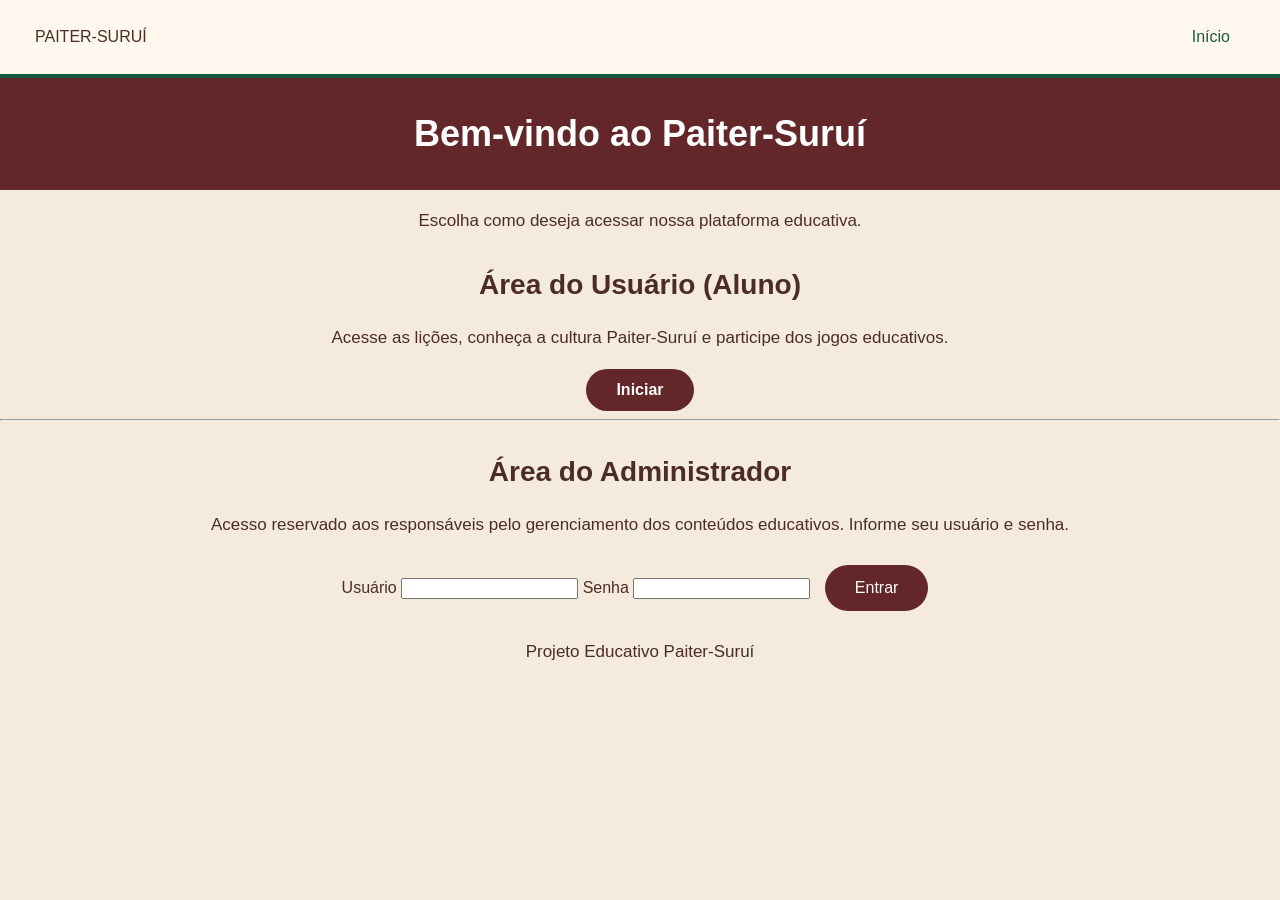
==== index.html @ e4f1cad7 "Versao inicial do site educativo Paiter-Surui" ====
<!DOCTYPE html>
<html lang="pt-BR">
<head>
   
    <meta charset="UTF-8">
    <script>
    window.location.replace("login.html");
</script>
    <meta name="viewport" content="width=device-width, initial-scale=1.0">
    <title>Paiter-Suruí</title>
    <link rel="stylesheet" href="css/style.css">

    <style>
        .apresentacao {
            max-width: 850px;
            margin: 35px auto;
            padding: 30px;
            background: #f5eedf;
            border-radius: 15px;
            text-align: center;
        }

        .apresentacao h1,
        .apresentacao h2 {
            color: #315c37;
        }

        .apresentacao p {
            line-height: 1.8;
            font-size: 17px;
        }

        .opcoes-inicio {
            text-align: center;
            margin: 30px 0;
        }

        .autores-projeto {
            max-width: 850px;
            margin: 35px auto;
            padding: 25px;
            background: #f5eedf;
            border-radius: 15px;
            text-align: center;
        }

        .autores-projeto h2 {
            color: #315c37;
        }

        .autores-projeto ul {
            list-style: none;
            padding: 0;
            line-height: 2;
        }
    </style>
</head>

<body>

<header class="cabecalho">
    <nav class="menu">
        <a href="index.html">Início</a>
        <a href="aprender.html">Aprender</a>
        <a href="jogar.html">Jogar</a>
        <a href="progresso.html">Meu Progresso</a>
    </nav>
</header>

<main>

    <section class="apresentacao">
        <h1>Site Educacional Paiter-Suruí</h1>

        <h2>Conhecer, Aprender e Preservar</h2>

        <p>
            Bem-vindo ao nosso espaço educativo!
            Este site foi desenvolvido com o objetivo
            de valorizar, divulgar e contribuir para
            a preservação da história, da cultura,
            das tradições e dos conhecimentos do
            povo indígena Paiter-Suruí.
        </p>

        <p>
            Por meio de lições educativas, imagens,
            vídeos e jogos interativos, buscamos
            proporcionar uma experiência de aprendizagem
            que aproxima a educação e a tecnologia
            dos saberes dos povos originários.
        </p>

        <p>
            Explore os conteúdos, conheça mais sobre
            a cultura Paiter-Suruí e teste seus
            conhecimentos de forma interativa!
        </p>
    </section>

    <section class="opcoes-inicio">
        <h3>Escolha uma opção:</h3>

        <a href="aprender.html" class="botao-inicio">
            Aprender
        </a>

        <a href="jogar.html" class="botao-inicio">
            Jogar
        </a>

        <a href="progresso.html" class="botao-inicio">
            Meu Progresso
        </a>
    </section>

    <section class="autores-projeto">
        <h2>Autores do Projeto</h2>

        <ul>
            <li>Mª Eduarda Guedes</li>
            <li>Fernanda Kauanny Guedes</li>
            <li>Evellyn Crristine Cardoso</li>
            <li>Lucas Moreira dos Santos</li>
            <li>João Vitor Nazaré</li>
            <li>Williana Thais de Souza</li>
        </ul>

        <p>
            Projeto Educacional Paiter-Suruí
        </p>
    </section>

</main>

</body>
</html>
---- css/style.css ----
/* =========================
   PALETA DE CORES
========================= */

:root {
    --vermelho-terra: #632629;
    --verde: #18583C;
    --bege: #F5EBDD;
    --creme: #FFFCF7;
    --marrom: #4B2D25;
}

/* =========================
   CONFIGURAÇÃO GERAL
========================= */

* {
    box-sizing: border-box;
}

body {
    margin: 0;
    background-color: var(--bege);
    font-family: Arial, sans-serif;
    color: var(--marrom);
    text-align: center;
}

p {
    font-size: 17px;
    line-height: 1.6;
}

/* =========================
   CABEÇALHO E MENU
========================= */

.cabecalho {
    background-color: #FFF8EE;
    padding: 18px 35px;
    border-bottom: 4px solid var(--verde);

    display: flex;
    align-items: center;
    justify-content: space-between;
    gap: 20px;
    flex-wrap: wrap;
}

/* Nome Paiter-Suruí */

.cabecalho h1 {
    background: transparent;
    color: var(--verde);
    font-size: 26px;
    margin: 0;
    padding: 0;
}

/* Menu de navegação */

.menu {
    display: flex;
    align-items: center;
    justify-content: center;
    flex-wrap: wrap;
    gap: 15px;
}

.menu a {
    color: var(--verde);
    text-decoration: none;
    font-size: 16px;
    font-weight: 500;
    padding: 10px 15px;
    border-radius: 10px;
    transition: 0.3s;
}

.menu a:hover {
    background-color: #E4EDE5;
}

/* Destaque somente da página atual */

.menu a.ativo {
    background-color: var(--verde);
    color: white;
}


/* =========================
   TÍTULOS
========================= */

h1 {
    background-color: var(--vermelho-terra);
    color: white;
    padding: 35px 20px;
    margin: 0;
    font-size: 36px;
}

h2 {
    color: var(--marrom);
    font-size: 28px;
    margin-top: 35px;
}

h3 {
    color: var(--marrom);
}

/* =========================
   BOTÕES
========================= */

button,
.tema a {
    background-color: var(--vermelho-terra);
    color: white;
    border: none;
    border-radius: 30px;
    padding: 14px 30px;
    margin: 10px;
    font-size: 16px;
    cursor: pointer;
    text-decoration: none;
    display: inline-block;
    transition: 0.3s;
}

button:hover,
.tema a:hover {
    background-color: #874348;
    transform: translateY(-3px);
}

/* =========================
   PÁGINA APRENDER
========================= */

.temas {
    display: grid;
    grid-template-columns: repeat(2, 1fr);
    gap: 25px;
    max-width: 1450px;
    margin: 35px auto;
    padding: 0 25px;
}

/* Cartões */

.tema {
    background-color: var(--creme);
    border-radius: 18px;
    padding: 25px;
    border-top: 7px solid var(--vermelho-terra);
    box-shadow: 0 5px 18px rgba(72, 43, 32, 0.08);
    transition: 0.3s;
}

.tema:hover {
    transform: translateY(-5px);
    box-shadow: 0 10px 25px rgba(72, 43, 32, 0.15);
}

.tema h3 {
    font-size: 24px;
    margin: 15px 0;
}

.tema p {
    font-size: 17px;
    line-height: 1.6;
    margin: 15px 0;
}

/* Cores das faixas dos cartões */

.tema:nth-child(1) {
    border-top-color: #632629;
}

.tema:nth-child(2) {
    border-top-color: #B16E55;
}

.tema:nth-child(3) {
    border-top-color: #668069;
}

.tema:nth-child(4) {
    border-top-color: #B48B5E;
}

/* LIÇÕES NA PÁGINA APRENDER */

.licoes-publicadas {
    max-width: 1200px;
    margin: 40px auto;
    padding: 0 25px;
}

.licoes-publicadas h2 {
    color: #632629;
    margin-bottom: 25px;
}

#lista-licoes-aprender {
    display: grid;
    grid-template-columns: repeat(2, 1fr);
    gap: 25px;
}

@media (max-width: 650px) {
    #lista-licoes-aprender {
        grid-template-columns: 1fr;
    }
}

/* BOTÃO DO ADMINISTRADOR */

.botao-admin {
    display: inline-block;
    background-color: #632629;
    color: white;
    padding: 12px 30px;
    border-radius: 30px;
    text-decoration: none;
    font-weight: bold;
}

.botao-admin:hover {
    background-color: #874348;
}

/* LISTA DE PERGUNTAS DO QUIZ */

#lista-perguntas {
    max-width: 800px;
    margin: 25px auto;
    padding: 0 15px;
    text-align: left;
}

#lista-perguntas .admin-card {
    background-color: #FFFCF7;
    border-top: 6px solid #632629;
    border-radius: 15px;
    padding: 25px;
    margin-bottom: 20px;
    box-shadow: 0 4px 12px rgba(0,0,0,0.08);
}

#lista-perguntas h3 {
    color: #632629;
    font-size: 21px;
}

#lista-perguntas p {
    color: #4B2D25;
    margin: 12px 0;
}

#lista-perguntas p:last-child {
    color: #18583C;
    font-weight: bold;
}

.botao-inicio {
    display: inline-block;
    background-color: #632629;
    color: white;
    padding: 15px 30px;
    margin: 8px;
    border-radius: 30px;
    text-decoration: none;
    font-size: 16px;
    text-align: center;
}

.botao-inicio:hover {
    background-color: #18583C;
    color: white;
}

/* Pastas dos assuntos das lições */

.pasta-assunto {
    background-color: #f3f7ef;
    border: 1px solid #cbd9c5;
    border-radius: 10px;
    padding: 15px;
    margin-bottom: 12px;
}

.pasta-assunto h3 {
    color: #245c38;
    cursor: pointer;
    margin: 0;
}

.pasta-assunto h3:hover {
    color: #168044;
    text-decoration: underline;
}

.pasta-assunto p {
    margin-top: 15px;
    line-height: 1.6;
}
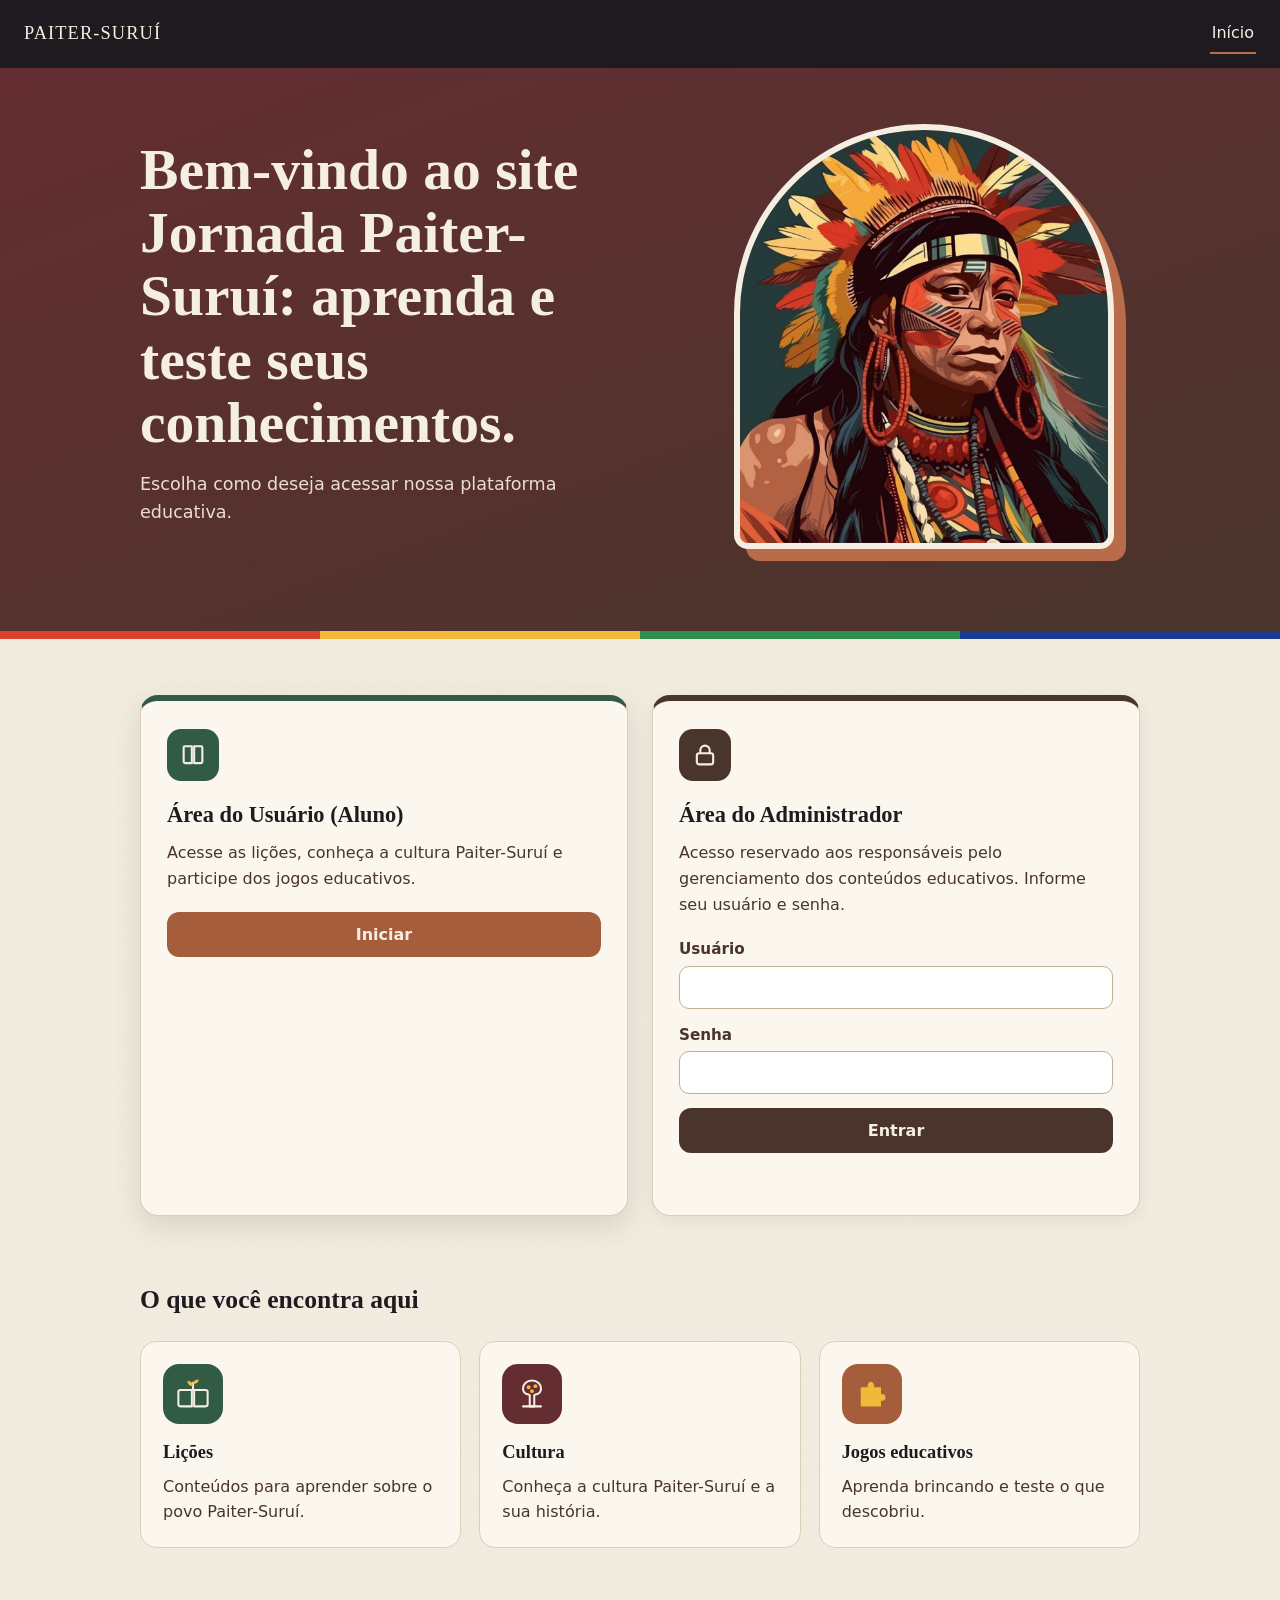
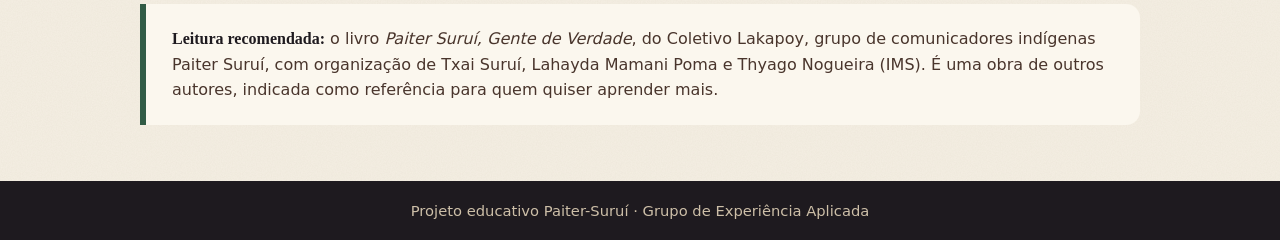
==== commit 340dba61: "Add files via upload Atualização completa do site Jornada Paiter-Suruí" ====
--- a/index.html
+++ b/index.html
@@ -1,138 +1,139 @@
-
-<!DOCTYPE html>
-<html lang="pt-BR">
-<head>
-   
-    <meta charset="UTF-8">
-    <script>
-    window.location.replace("login.html");
-</script>
-    <meta name="viewport" content="width=device-width, initial-scale=1.0">
-    <title>Paiter-Suruí</title>
-    <link rel="stylesheet" href="css/style.css">
-
-    <style>
-        .apresentacao {
-            max-width: 850px;
-            margin: 35px auto;
-            padding: 30px;
-            background: #f5eedf;
-            border-radius: 15px;
-            text-align: center;
-        }
-
-        .apresentacao h1,
-        .apresentacao h2 {
-            color: #315c37;
-        }
-
-        .apresentacao p {
-            line-height: 1.8;
-            font-size: 17px;
-        }
-
-        .opcoes-inicio {
-            text-align: center;
-            margin: 30px 0;
-        }
-
-        .autores-projeto {
-            max-width: 850px;
-            margin: 35px auto;
-            padding: 25px;
-            background: #f5eedf;
-            border-radius: 15px;
-            text-align: center;
-        }
-
-        .autores-projeto h2 {
-            color: #315c37;
-        }
-
-        .autores-projeto ul {
-            list-style: none;
-            padding: 0;
-            line-height: 2;
-        }
-    </style>
-</head>
-
-<body>
-
-<header class="cabecalho">
-    <nav class="menu">
-        <a href="index.html">Início</a>
-        <a href="aprender.html">Aprender</a>
-        <a href="jogar.html">Jogar</a>
-        <a href="progresso.html">Meu Progresso</a>
-    </nav>
-</header>
-
-<main>
-
-    <section class="apresentacao">
-        <h1>Site Educacional Paiter-Suruí</h1>
-
-        <h2>Conhecer, Aprender e Preservar</h2>
-
-        <p>
-            Bem-vindo ao nosso espaço educativo!
-            Este site foi desenvolvido com o objetivo
-            de valorizar, divulgar e contribuir para
-            a preservação da história, da cultura,
-            das tradições e dos conhecimentos do
-            povo indígena Paiter-Suruí.
-        </p>
-
-        <p>
-            Por meio de lições educativas, imagens,
-            vídeos e jogos interativos, buscamos
-            proporcionar uma experiência de aprendizagem
-            que aproxima a educação e a tecnologia
-            dos saberes dos povos originários.
-        </p>
-
-        <p>
-            Explore os conteúdos, conheça mais sobre
-            a cultura Paiter-Suruí e teste seus
-            conhecimentos de forma interativa!
-        </p>
-    </section>
-
-    <section class="opcoes-inicio">
-        <h3>Escolha uma opção:</h3>
-
-        <a href="aprender.html" class="botao-inicio">
-            Aprender
-        </a>
-
-        <a href="jogar.html" class="botao-inicio">
-            Jogar
-        </a>
-
-        <a href="progresso.html" class="botao-inicio">
-            Meu Progresso
-        </a>
-    </section>
-
-    <section class="autores-projeto">
-        <h2>Autores do Projeto</h2>
-
-        <ul>
-            <li>Mª Eduarda Guedes</li>
-            <li>Fernanda Kauanny Guedes</li>
-            <li>Evellyn Crristine Cardoso</li>
-            <li>Lucas Moreira dos Santos</li>
-            <li>João Vitor Nazaré</li>
-            <li>Williana Thais de Souza</li>
-        </ul>
-
-        <p>
-            Projeto Educacional Paiter-Suruí
-        </p>
-    </section>
-
-</main>
-
-</body>
-</html>
+
+<!DOCTYPE html>
+<html lang="pt-BR">
+<head>
+   
+    <meta charset="UTF-8">
+    <script>
+    window.location.replace("login.html");
+</script>
+    <meta name="viewport" content="width=device-width, initial-scale=1.0">
+   <title>Jornada Paiter-Suruí: aprenda e teste seus conhecimentos</title>
+   <meta name="description" content="Conheça a Jornada Paiter-Suruí, um site educacional interativo para aprender sobre a história, cultura, tradições, território e conhecimentos do povo Paiter-Suruí por meio de lições e quizzes.">
+    <link rel="stylesheet" href="css/style.css">
+
+    <style>
+        .apresentacao {
+            max-width: 850px;
+            margin: 35px auto;
+            padding: 30px;
+            background: #f5eedf;
+            border-radius: 15px;
+            text-align: center;
+        }
+
+        .apresentacao h1,
+        .apresentacao h2 {
+            color: #315c37;
+        }
+
+        .apresentacao p {
+            line-height: 1.8;
+            font-size: 17px;
+        }
+
+        .opcoes-inicio {
+            text-align: center;
+            margin: 30px 0;
+        }
+
+        .autores-projeto {
+            max-width: 850px;
+            margin: 35px auto;
+            padding: 25px;
+            background: #f5eedf;
+            border-radius: 15px;
+            text-align: center;
+        }
+
+        .autores-projeto h2 {
+            color: #315c37;
+        }
+
+        .autores-projeto ul {
+            list-style: none;
+            padding: 0;
+            line-height: 2;
+        }
+    </style>
+</head>
+
+<body>
+
+<header class="cabecalho">
+    <nav class="menu">
+        <a href="index.html">Início</a>
+        <a href="aprender.html">Aprender</a>
+        <a href="jogar.html">Jogar</a>
+        <a href="progresso.html">Meu Progresso</a>
+    </nav>
+</header>
+
+<main>
+
+    <section class="apresentacao">
+    <h1 style="color: #ffffff; text-align: center;">Jornada Paiter-Suruí: aprenda e teste seus conhecimentos</h1>
+
+        <h2>Conhecer, Aprender e Preservar</h2>
+
+        <p>
+            Bem-vindo ao nosso espaço educativo!
+            Este site foi desenvolvido com o objetivo
+            de valorizar, divulgar e contribuir para
+            a preservação da história, da cultura,
+            das tradições e dos conhecimentos do
+            povo indígena Paiter-Suruí.
+        </p>
+
+        <p>
+            Por meio de lições educativas, imagens,
+            vídeos e jogos interativos, buscamos
+            proporcionar uma experiência de aprendizagem
+            que aproxima a educação e a tecnologia
+            dos saberes dos povos originários.
+        </p>
+
+        <p>
+            Explore os conteúdos, conheça mais sobre
+            a cultura Paiter-Suruí e teste seus
+            conhecimentos de forma interativa!
+        </p>
+    </section>
+
+    <section class="opcoes-inicio">
+        <h3>Escolha uma opção:</h3>
+
+        <a href="aprender.html" class="botao-inicio">
+            Aprender
+        </a>
+
+        <a href="jogar.html" class="botao-inicio">
+            Jogar
+        </a>
+
+        <a href="progresso.html" class="botao-inicio">
+            Meu Progresso
+        </a>
+    </section>
+
+    <section class="autores-projeto">
+        <h2>Autores do Projeto</h2>
+
+        <ul>
+            <li>Mª Eduarda Guedes</li>
+            <li>Fernanda Kauanny Guedes</li>
+            <li>Evellyn Crristine Cardoso</li>
+            <li>Lucas Moreira dos Santos</li>
+            <li>João Vitor Nazaré</li>
+            <li>Williana Thais de Souza</li>
+        </ul>
+
+        <p>
+            Projeto Educacional Paiter-Suruí
+        </p>
+    </section>
+
+</main>
+
+</body>
+</html>
